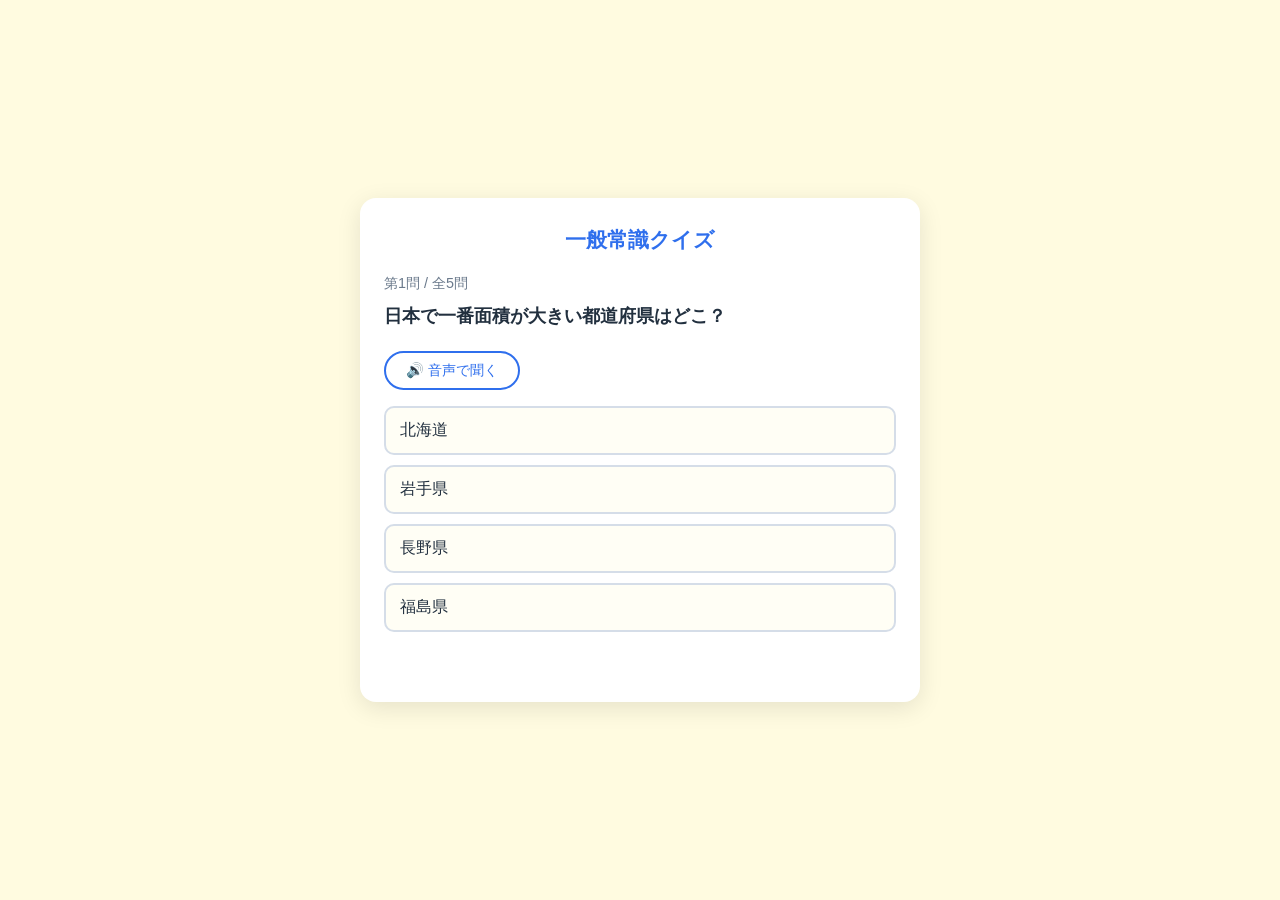
==== index.html @ e6a8a640 "一般常識クイズアプリの初回コミット - 5問の一般常識クイズと結果表示 - 問題文と選択肢の音声読み上げ - 正解・不正解の効果音 - 黄色系の背景とレスポンシブ対応  Co-Authored-By:" ====
<!DOCTYPE html>
<html lang="ja">
<head>
  <meta charset="UTF-8">
  <meta name="viewport" content="width=device-width, initial-scale=1.0">
  <title>一般常識クイズ</title>
  <link rel="stylesheet" href="style.css">
</head>
<body>
  <main class="quiz">
    <h1 class="quiz__title">一般常識クイズ</h1>

    <section id="question-screen" class="screen">
      <p id="progress" class="quiz__progress"></p>
      <h2 id="question-text" class="quiz__question"></h2>
      <button id="speak-button" class="button button--sub" type="button">🔊 音声で聞く</button>
      <ul id="choices" class="quiz__choices"></ul>
      <p id="feedback" class="quiz__feedback" aria-live="polite"></p>
      <button id="next-button" class="button" type="button" hidden>次へ</button>
    </section>

    <section id="result-screen" class="screen" hidden>
      <h2 class="quiz__question">結果発表</h2>
      <p id="score" class="quiz__score"></p>
      <p id="score-message" class="quiz__message"></p>
      <button id="restart-button" class="button" type="button">もう一度挑戦する</button>
    </section>
  </main>

  <script src="script.js"></script>
</body>
</html>
---- style.css ----
* {
  box-sizing: border-box;
}

body {
  margin: 0;
  min-height: 100vh;
  display: flex;
  justify-content: center;
  align-items: center;
  padding: 16px;
  background: #fffbe0;
  color: #22303f;
  font-family: "Hiragino Sans", "Yu Gothic", sans-serif;
}

.quiz {
  width: 100%;
  max-width: 560px;
  padding: 28px 24px;
  background: #fff;
  border-radius: 16px;
  box-shadow: 0 6px 24px rgba(0, 0, 0, 0.1);
}

.quiz__title {
  margin: 0 0 20px;
  font-size: 1.3rem;
  text-align: center;
  color: #2f6fed;
}

.quiz__progress {
  margin: 0 0 8px;
  font-size: 0.9rem;
  color: #6b7a8c;
}

.quiz__question {
  margin: 0 0 20px;
  font-size: 1.15rem;
  line-height: 1.6;
}

.quiz__choices {
  list-style: none;
  margin: 0;
  padding: 0;
  display: grid;
  gap: 10px;
}

.choice {
  width: 100%;
  padding: 12px 14px;
  text-align: left;
  font-size: 1rem;
  font-family: inherit;
  color: inherit;
  background: #fffef5;
  border: 2px solid #d5dde8;
  border-radius: 10px;
  cursor: pointer;
  transition: background 0.15s, border-color 0.15s;
}

.choice:hover:not(:disabled) {
  background: #e8f0ff;
  border-color: #2f6fed;
}

.choice:disabled {
  cursor: default;
}

.choice--correct {
  background: #e3f6e8;
  border-color: #2e9d4f;
}

.choice--wrong {
  background: #fde8e8;
  border-color: #d64545;
}

.quiz__feedback {
  min-height: 1.6em;
  margin: 16px 0 0;
  font-weight: bold;
}

.quiz__feedback--correct {
  color: #2e9d4f;
}

.quiz__feedback--wrong {
  color: #d64545;
}

.button {
  display: block;
  margin: 16px auto 0;
  padding: 12px 32px;
  font-size: 1rem;
  font-family: inherit;
  color: #fff;
  background: #2f6fed;
  border: none;
  border-radius: 999px;
  cursor: pointer;
}

.button:hover {
  background: #1f58c9;
}

.button--sub {
  margin: 0 0 16px;
  padding: 8px 20px;
  font-size: 0.9rem;
  color: #2f6fed;
  background: #fff;
  border: 2px solid #2f6fed;
}

.button--sub:hover {
  background: #e8f0ff;
}

.quiz__score {
  margin: 0 0 8px;
  font-size: 1.6rem;
  font-weight: bold;
  text-align: center;
}

.quiz__message {
  margin: 0;
  text-align: center;
  color: #6b7a8c;
}

[hidden] {
  display: none !important;
}
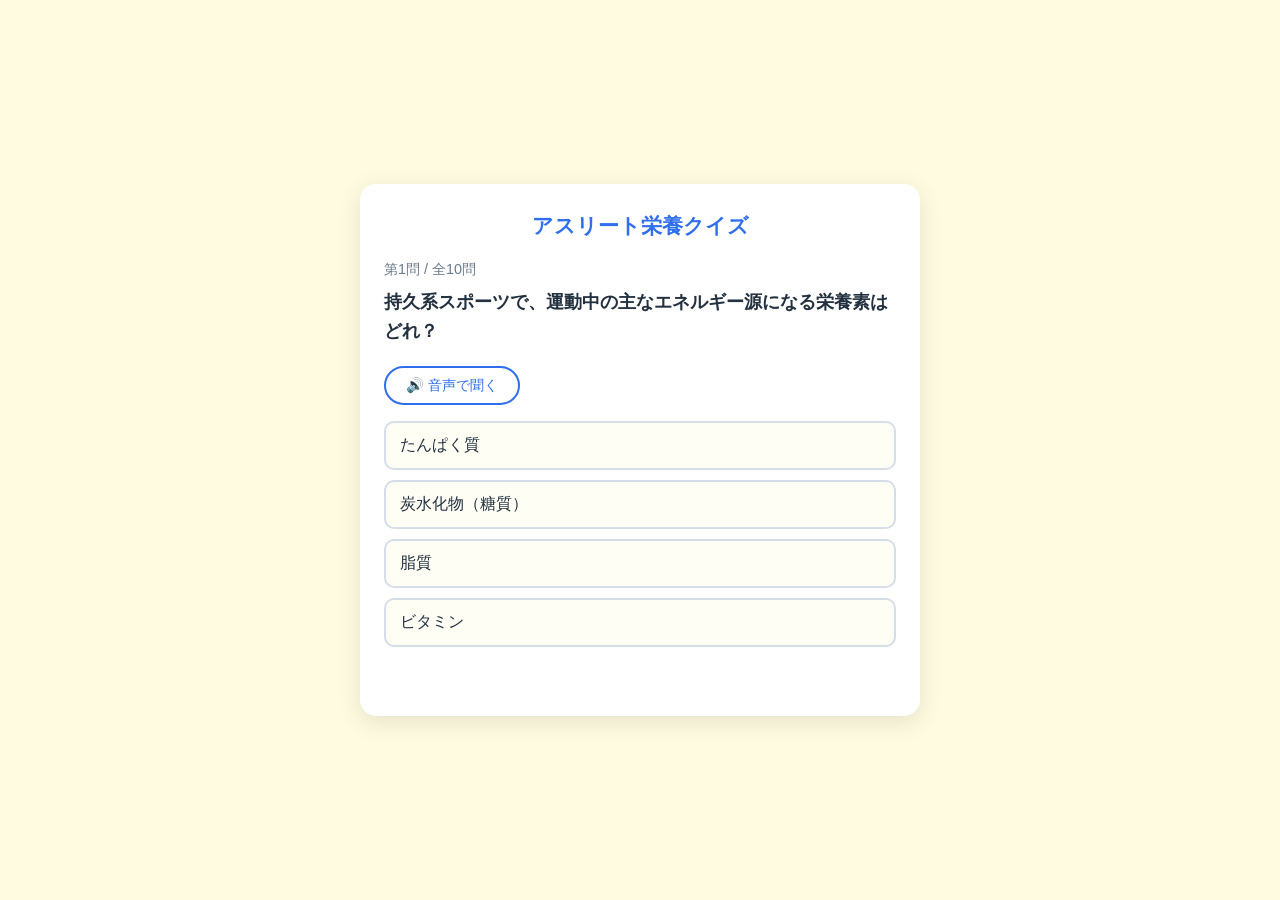
==== commit 718b05e7: "クイズをアスリートの栄養テーマの全10問に変更 - 問題データを questions.js に分離（CLAUDE.md の開発方針に合わせる） - 一般常識5問からアスリート栄養10問に差し替え - " ====
--- a/index.html
+++ b/index.html
@@ -3,12 +3,12 @@
 <head>
   <meta charset="UTF-8">
   <meta name="viewport" content="width=device-width, initial-scale=1.0">
-  <title>一般常識クイズ</title>
+  <title>アスリート栄養クイズ</title>
   <link rel="stylesheet" href="style.css">
 </head>
 <body>
   <main class="quiz">
-    <h1 class="quiz__title">一般常識クイズ</h1>
+    <h1 class="quiz__title">アスリート栄養クイズ</h1>
 
     <section id="question-screen" class="screen">
       <p id="progress" class="quiz__progress"></p>
@@ -27,6 +27,7 @@
     </section>
   </main>
 
+  <script src="questions.js"></script>
   <script src="script.js"></script>
 </body>
 </html>
